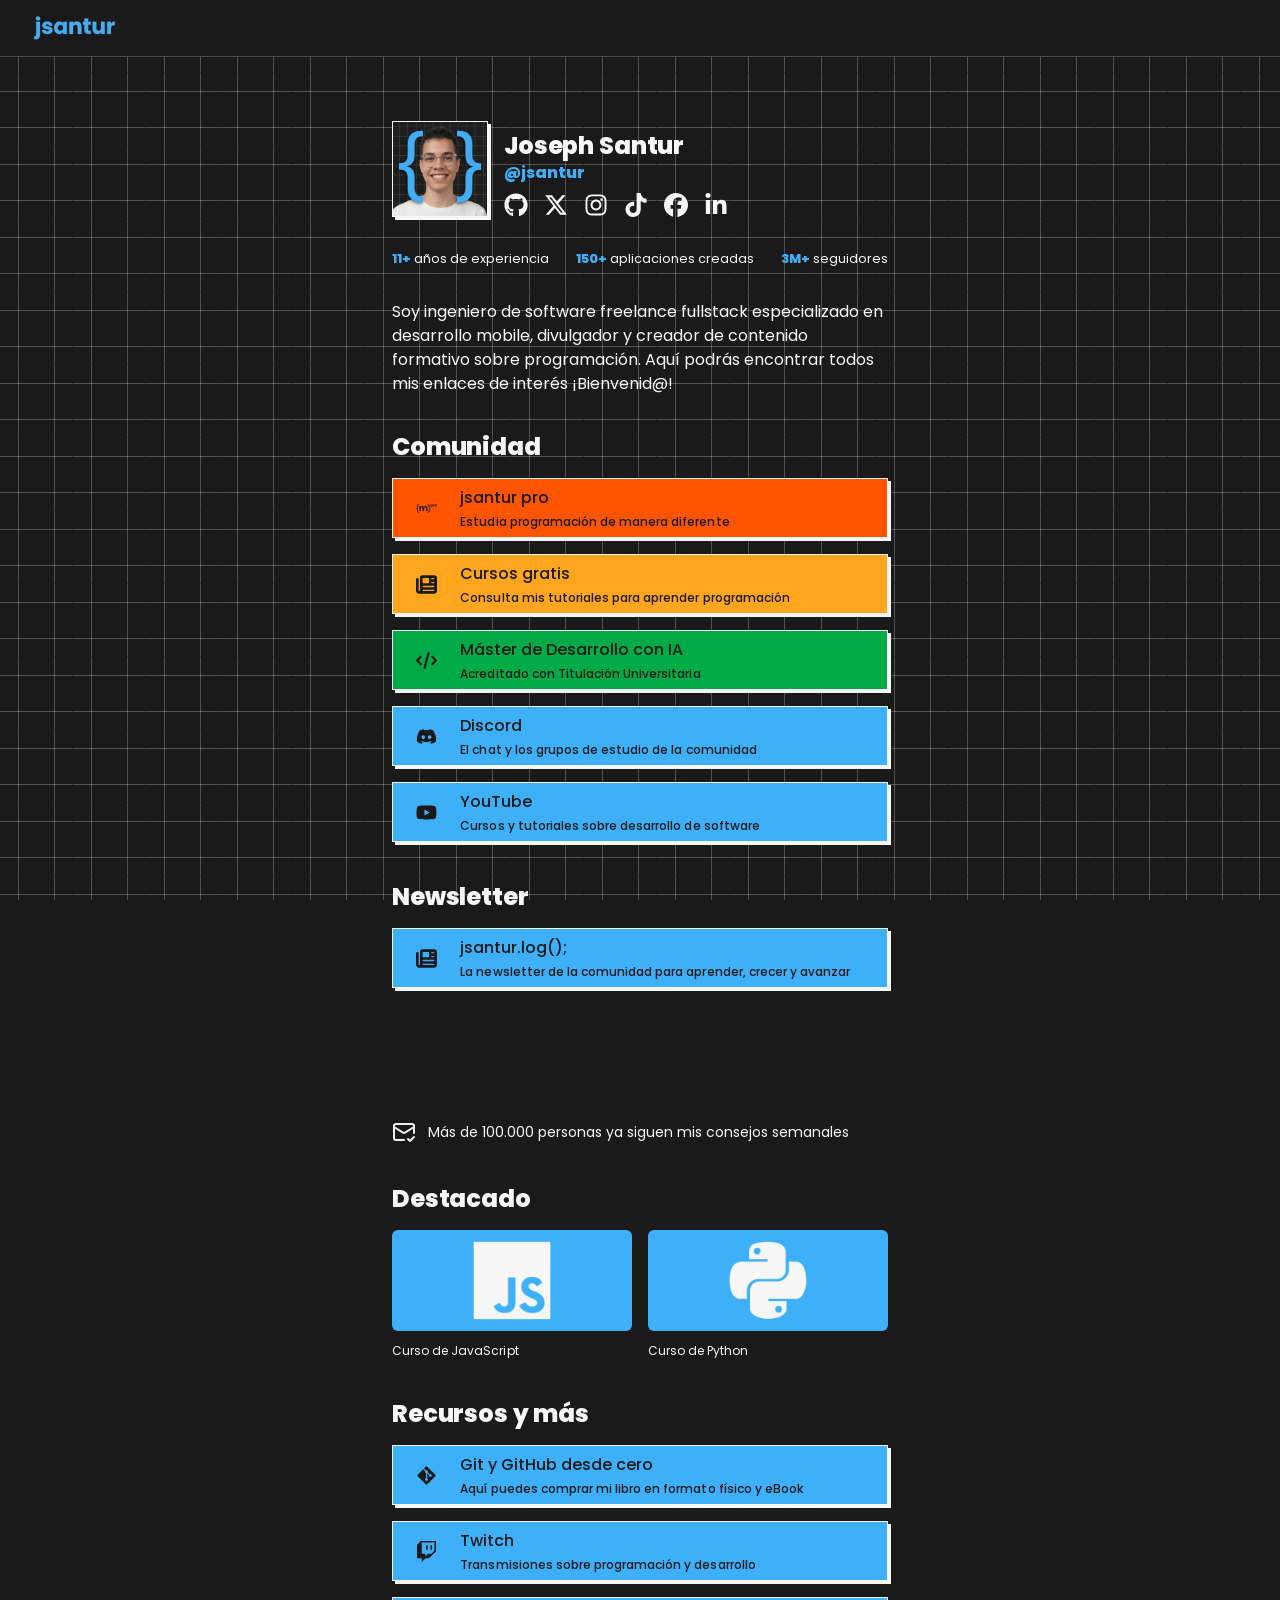
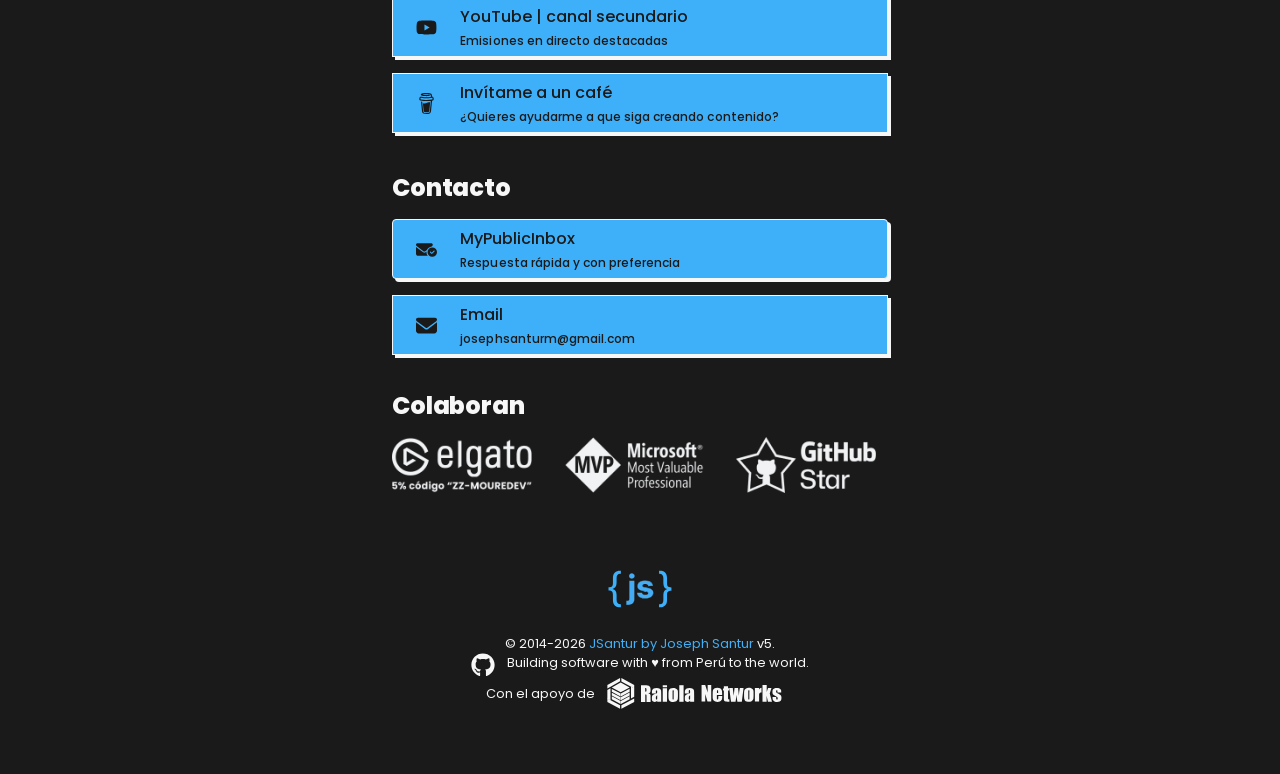
==== index.html @ e1374976 "JS" ====
﻿<!DOCTYPE html>
<html lang="es" class="dark" style="color-scheme: dark;">
<!--
  Page optimized for standalone use – all resources load from local proyecto directory
  Interactive buttons restored with proper navigation.
-->
<head>
  <meta charset="UTF-8">
  <meta name="viewport" content="width=device-width, initial-scale=1.0">
  <title>JSantur | Te enseño programación y desarrollo de software</title>
  <meta name="description" content="Hola, mi nombre es Joseph Santur. Soy ingeniero de software, desarrollador freelance full-stack y divulgador.">
  <meta property="og:image" content="https://moure.dev/preview.jpg">
  <meta property="og:title" content="JSantur | Te enseño programación y desarrollo de software">
  <meta property="og:description" content="Hola, mi nombre es Joseph Santur. Soy ingeniero de software, desarrollador freelance full-stack y divulgador.">
  <meta property="og:type" content="website">
  <meta name="twitter:card" content="summary_large_image">
  <meta name="twitter:site" content="@jsantur">
  
  <!-- All stylesheets loaded from local css directory -->
  <link rel='stylesheet' href='css/estilo1.css'>
  <link rel='stylesheet' href='css/estilo2.css'>
  <link rel='stylesheet' href='css/estilo3.css'>
  <link rel='stylesheet' href='css/estilo4.css'>
  <link rel='stylesheet' href='css/estilo5.css'>
  <link rel='stylesheet' href='css/estilo6.css'>
  <link rel='stylesheet' href='css/estilo7.css'>
  <link rel='stylesheet' href='css/estilo8.css'>
  <link rel='stylesheet' href='css/estilo9.css'>
  <link rel='stylesheet' href='css/estilo10.css'>
  <link rel='stylesheet' href='css/estilo11.css'>
  <link rel='stylesheet' href='css/estilo12.css'>
  <link rel='stylesheet' href='css/estilo13.css'>
  <link rel='stylesheet' href='css/estilo14.css'>
  <link rel='stylesheet' href='css/estilo15.css'>
  <link rel='stylesheet' href='css/estilo16.css'>
  <link rel='stylesheet' href='css/estilo17.css'>
  <link rel='stylesheet' href='css/estilo18.css'>
  <link rel='stylesheet' href='css/estilo19.css'>
  <link rel='stylesheet' href='css/estilo20.css'>
  <link rel='stylesheet' href='css/estilo21.css'>
  <link rel='stylesheet' href='css/estilo22.css'>
  <link rel='stylesheet' href='css/estilo23.css'>
  <link rel='stylesheet' href='css/estilo24.css'>
  <link rel='stylesheet' href='css/estilo25.css'>
  <link rel='stylesheet' href='css/estilo26.css'>
  <link rel='stylesheet' href='css/estilo27.css'>
  <link rel='stylesheet' href='css/estilo28.css'>
  <link rel='stylesheet' href='css/estilo29.css'>
  <link rel='stylesheet' href='css/estilo30.css'>
  <link rel='stylesheet' href='css/estilo31.css'>
  <link rel='stylesheet' href='css/estilo32.css'>
  <link rel='stylesheet' href='css/estilo33.css'>
  <link rel='stylesheet' href='css/estilo34.css'>
  <link rel='stylesheet' href='css/estilo35.css'>
  <link rel='stylesheet' href='css/estilo36.css'>
  <link rel='stylesheet' href='css/estilo37.css'>
  <link rel='stylesheet' href='css/estilo38.css'>
  <link rel='stylesheet' href='css/estilo39.css'>
  <link rel='stylesheet' href='css/estilo40.css'>
  <link rel='stylesheet' href='css/estilo41.css'>
  <link rel='stylesheet' href='css/estilo42.css'>
  <link rel='stylesheet' href='css/estilo43.css'>
  <link rel='stylesheet' href='css/estilo44.css'>
  
  <link rel="icon" type="image/x-icon" href="images/imagen2.ico">
  <link rel="canonical" href="https://moure.dev/">
  
  <style>
    .action-button {
      cursor: pointer;
      transition: opacity 0.2s;
    }
    .action-button:hover {
      opacity: 0.85;
    }
    iframe {
      max-width: 100%;
    }
  </style>
</head>
<body>
  <section aria-label="Notifications alt+T" tabindex="-1" aria-live="polite" aria-relevant="additions text" aria-atomic="false"></section>
  <div data-is-root-theme="true" data-accent-color="blue" data-gray-color="slate" data-has-background="true" data-panel-background="translucent" data-radius="medium" data-scaling="100%" class="radix-themes css-hzase2 dark">
    <div title="Connection Error: " class="css-17rg0dp"></div>
    <div class="rt-Box">
      <div class="rt-Flex rt-r-fd-row rt-r-ai-start rt-r-gap-3 rx-Stack css-f539is">
        <a data-accent-color class="rt-Text rt-reset rt-Link rt-underline-auto css-88rv6h" href="#" data-discover="true">
          <img alt="MoureDev logo" src="images/logo.svg" class="css-y7laxj">
        </a>
      </div>
      <div class="rt-Flex css-gmuwbf">
        <div class="rt-Flex rt-r-fd-column rt-r-ai-start rt-r-gap-3 rx-Stack css-148jbwi">
          <div class="rt-Flex rt-r-fd-column rt-r-ai-start rt-r-gap-6 rx-Stack css-nq6uik">
            <div class="rt-Flex rt-r-fd-row rt-r-ai-end rt-r-gap-4 rx-Stack">
              <div class="rt-Box css-79elbk">
                <span data-accent-color data-radius="none" class="rt-reset rt-AvatarRoot rt-r-size-7 rt-variant-soft css-n0mrgg">
                  <img class="rt-AvatarImage" src="images/avatar.webp" alt="Joseph Santur avatar">
                </span>
              </div>
              <div class="rt-Flex rt-r-fd-column rt-r-ai-start rt-r-gap-0 rx-Stack css-thqn8b">
                <h1 class="rt-Heading rt-r-size-6 css-1fttksz">Joseph Santur</h1>
                <p class="rt-Text css-hbmwfl">@jsantur</p>
                <div class="rt-Flex rt-r-fd-row rt-r-ai-start rt-r-gap-4 rx-Stack css-1w0dj62">
                  <a data-accent-color class="rt-Text rt-reset rt-Link rt-underline-auto css-88rv6h" href="#" target="_blank"><img alt="GitHub" src="images/github.svg" class="css-w9zq5q"></a>
                  <a data-accent-color class="rt-Text rt-reset rt-Link rt-underline-auto css-88rv6h" href="#" target="_blank"><img alt="Twitter/X" src="images/x.svg" class="css-w9zq5q"></a>
                  <a data-accent-color class="rt-Text rt-reset rt-Link rt-underline-auto css-88rv6h" href="#" target="_blank"><img alt="Instagram" src="images/instagram.svg" class="css-w9zq5q"></a>
                  <a data-accent-color class="rt-Text rt-reset rt-Link rt-underline-auto css-88rv6h" href="#" target="_blank"><img alt="TikTok" src="images/tiktok.svg" class="css-w9zq5q"></a>
                  <a data-accent-color class="rt-Text rt-reset rt-Link rt-underline-auto css-88rv6h" href="#" target="_blank"><img alt="Facebook" src="images/facebook.svg" class="css-w9zq5q"></a>
                  <a data-accent-color class="rt-Text rt-reset rt-Link rt-underline-auto css-88rv6h" href="#" target="_blank"><img alt="LinkedIn" src="images/linkedin.svg" class="css-w9zq5q"></a>
                </div>
              </div>
            </div>
            <div class="rt-Flex rt-r-fd-column rt-r-ai-start rt-r-gap-6 rx-Stack css-8atqhb">
              <div class="rt-Flex css-8atqhb">
                <div class="rt-Box css-1k01wrw"><span class="rt-Text css-bh1qgo">11+</span> años de experiencia</div>
                <div class="rt-Flex css-17xejub"></div>
                <div class="rt-Box css-1k01wrw"><span class="rt-Text css-bh1qgo">150+</span> aplicaciones creadas</div>
                <div class="rt-Flex css-17xejub"></div>
                <div class="rt-Box css-1k01wrw"><span class="rt-Text css-bh1qgo">3M+</span> seguidores</div>
              </div>
              <p class="rt-Text css-180kx8j">
                Soy ingeniero de software freelance fullstack especializado en desarrollo mobile, divulgador y creador de contenido formativo sobre programación.
                Aquí podrás encontrar todos mis enlaces de interés ¡Bienvenid@!
              </p>
            </div>
          </div>
          <div class="rt-Flex rt-r-fd-column rt-r-ai-start rt-r-gap-4 rx-Stack css-8atqhb">
            <h1 class="rt-Heading rt-r-size-6 css-b1uok5">Comunidad</h1>
            <div class="rt-Container rt-r-size-3 css-7ry9k1"><div class="rt-ContainerInner"><button data-url="#" data-accent-color data-radius="none" class="rt-reset rt-BaseButton rt-r-size-2 rt-variant-solid rt-Button action-button css-cqf9t2"><div class="rt-Flex rt-r-fd-row rt-r-ai-center rt-r-gap-3 rx-Stack css-8atqhb"><img alt="jsantur pro" src="images/pro.svg" class="css-1mcw9e8"><div class="rt-Flex rt-r-fd-column rt-r-ai-start rt-r-gap-1 rx-Stack css-gr0wjc"><p class="rt-Text rt-r-size-3">jsantur pro</p><p class="rt-Text rt-r-size-1">Estudia programación de manera diferente</p></div></div></button></div></div>
            <div class="rt-Container rt-r-size-3 css-7ry9k1"><div class="rt-ContainerInner"><button data-url="#" data-accent-color data-radius="none" class="rt-reset rt-BaseButton rt-r-size-2 rt-variant-solid rt-Button action-button css-it208"><div class="rt-Flex rt-r-fd-row rt-r-ai-center rt-r-gap-3 rx-Stack css-8atqhb"><img alt="Cursos gratis" src="images/news.svg" class="css-1mcw9e8"><div class="rt-Flex rt-r-fd-column rt-r-ai-start rt-r-gap-1 rx-Stack css-gr0wjc"><p class="rt-Text rt-r-size-3">Cursos gratis</p><p class="rt-Text rt-r-size-1">Consulta mis tutoriales para aprender programación</p></div></div></button></div></div>
            <div class="rt-Container rt-r-size-3 css-7ry9k1"><div class="rt-ContainerInner"><button data-url="#" data-accent-color data-radius="none" class="rt-reset rt-BaseButton rt-r-size-2 rt-variant-solid rt-Button action-button css-179zjzf"><div class="rt-Flex rt-r-fd-row rt-r-ai-center rt-r-gap-3 rx-Stack css-8atqhb"><img alt="Máster de Desarrollo con IA" src="images/code.svg" class="css-1mcw9e8"><div class="rt-Flex rt-r-fd-column rt-r-ai-start rt-r-gap-1 rx-Stack css-gr0wjc"><p class="rt-Text rt-r-size-3">Máster de Desarrollo con IA</p><p class="rt-Text rt-r-size-1">Acreditado con Titulación Universitaria</p></div></div></button></div></div>
            <div class="rt-Container rt-r-size-3 css-7ry9k1"><div class="rt-ContainerInner"><button data-url="#" data-accent-color data-radius="none" class="rt-reset rt-BaseButton rt-r-size-2 rt-variant-solid rt-Button action-button css-112k9a1"><div class="rt-Flex rt-r-fd-row rt-r-ai-center rt-r-gap-3 rx-Stack css-8atqhb"><img alt="Discord" src="images/discord.svg" class="css-1mcw9e8"><div class="rt-Flex rt-r-fd-column rt-r-ai-start rt-r-gap-1 rx-Stack css-gr0wjc"><p class="rt-Text rt-r-size-3">Discord</p><p class="rt-Text rt-r-size-1">El chat y los grupos de estudio de la comunidad</p></div></div></button></div></div>
            <div class="rt-Container rt-r-size-3 css-7ry9k1"><div class="rt-ContainerInner"><button data-url="#" data-accent-color data-radius="none" class="rt-reset rt-BaseButton rt-r-size-2 rt-variant-solid rt-Button action-button css-112k9a1"><div class="rt-Flex rt-r-fd-row rt-r-ai-center rt-r-gap-3 rx-Stack css-8atqhb"><img alt="YouTube" src="images/youtube.svg" class="css-1mcw9e8"><div class="rt-Flex rt-r-fd-column rt-r-ai-start rt-r-gap-1 rx-Stack css-gr0wjc"><p class="rt-Text rt-r-size-3">YouTube</p><p class="rt-Text rt-r-size-1">Cursos y tutoriales sobre desarrollo de software</p></div></div></button></div></div>
            
            <h1 class="rt-Heading rt-r-size-6 css-b1uok5">Newsletter</h1>
            <div class="rt-Flex rt-r-fd-column rt-r-ai-start rt-r-gap-4 rx-Stack css-8atqhb">
              <div class="rt-Container rt-r-size-3 css-7ry9k1"><div class="rt-ContainerInner"><button data-url="#" data-accent-color data-radius="none" class="rt-reset rt-BaseButton rt-r-size-2 rt-variant-solid rt-Button action-button css-112k9a1"><div class="rt-Flex rt-r-fd-row rt-r-ai-center rt-r-gap-3 rx-Stack css-8atqhb"><img alt="jsantur.log();" src="images/news.svg" class="css-1mcw9e8"><div class="rt-Flex rt-r-fd-column rt-r-ai-start rt-r-gap-1 rx-Stack css-gr0wjc"><p class="rt-Text rt-r-size-3">jsantur.log();</p><p class="rt-Text rt-r-size-1">La newsletter de la comunidad para aprender, crecer y avanzar</p></div></div></button></div></div>
              <div class="rx-Html css-p0xady">
                <iframe class="beehiiv-embed" data-test-id="beehiiv-embed" title="Formulario de suscripción newsletter mouredev" width="100%" height="110px" frameborder="0" scrolling="no" allowtransparency="true" style="width:100%;height:110px;margin:0px;background-color:transparent;color-scheme:normal;border-radius:0px;box-shadow:rgba(0,0,0,0) 0px 0px" sandbox="allow-popups allow-top-navigation-by-user-activation allow-forms allow-scripts" srcdoc="<!DOCTYPE html><html><meta charset=utf-8><title>Subscribe Form</title><meta name=viewport content='width=device-width,initial-scale=1'><link rel='stylesheet' href='css/estilo45.css'><link rel='stylesheet' href='css/estilo46.css'><link rel='stylesheet' href='css/estilo47.css'><body style=margin:0><div id=beehiiv-subscribe-form style='align-items:start;background-color:unset;display:flex;flex-direction:column;gap:0px;height:110px;justify-content:center;width:100%;max-width:100%'><form data-controller=human-cookie id=subscribe-form style='align-items:start;display:flex;flex-direction:column;gap:16px;justify-content:center;width:100%' action='https://moure.dev/api/submit' accept-charset=UTF-8 data-remote=true method=post><div style='background-color:unset;border-color:#3EB0F9;border-radius:8px;border-style:solid;border-width:2px;display:flex;flex-direction:row;width:100%'><div style='flex-grow:1'><input placeholder='Introduce tu email' style='background-color:#FFFFFFFF;border-color:#1A1A1A;border-radius:0px;border-style:solid;border-width:0px;color:#1A1A1A;font-family:Poppins;font-size:16px;padding:12px 16px;width:100%' required type=email name='form[email]' id=form_email></div><button name=button type=submit id=submit-button style='align-items:center;background-color:#3EB0F9;border-color:#3EB0F9;border-style:solid;border-width:0px;color:#FFFFFF;font-family:Poppins;font-size:16px;padding:12px 16px;white-space:nowrap'>Suscribirme</button></div><div><label style='align-items:center;display:flex;gap:8px;color:#F7F7F7'><input type=checkbox value=1 name='form[consent]' required> <span>Acepto la <a target=_blank style='color:#F7F7F7;font-weight:600' href='https://mouredev.pro/politica-de-privacidad'>Política de Privacidad</a>.</span></label></div></form></div></body></html>"></iframe>
              </div>
              <div class="rt-Flex rt-r-fd-row rt-r-ai-center rt-r-gap-3 rx-Stack">
                <svg xmlns="http://www.w3.org/2000/svg" width="24" height="24" viewBox="0 0 24 24" fill="none" stroke="currentColor" stroke-width="2" stroke-linecap="round" stroke-linejoin="round" class="lucide lucide-mail-check" aria-hidden="true"><path d="M22 13V6a2 2 0 0 0-2-2H4a2 2 0 0 0-2 2v12c0 1.1.9 2 2 2h8"></path><path d="m22 7-8.97 5.7a1.94 1.94 0 0 1-2.06 0L2 7"></path><path d="m16 19 2 2 4-4"></path></svg>
                <p class="rt-Text rt-r-size-2 css-1hoyppb">Más de 100.000 personas ya siguen mis consejos semanales</p>
              </div>
            </div>
            
            <div class="rt-Flex rt-r-fd-column rt-r-ai-start rt-r-gap-4 rx-Stack">
              <h1 class="rt-Heading rt-r-size-6 css-b1uok5">Destacado</h1>
              <div class="rt-Flex rt-r-gap-4 css-n036wa">
                <a data-accent-color class="rt-Text rt-reset rt-Link rt-underline-auto css-88rv6h" href="#" target="_blank"><div class="rt-Flex rt-r-fd-column rt-r-ai-start rt-r-gap-3 rx-Stack animate__animated animate__fadeIn css-thqn8b"><img alt="Curso de JavaScript" class="css-1gn2fm5" src="images/js_highlighted.png"><p class="rt-Text rt-r-size-1">Curso de JavaScript</p></div></a>
                <a data-accent-color class="rt-Text rt-reset rt-Link rt-underline-auto css-88rv6h" href="#" target="_blank"><div class="rt-Flex rt-r-fd-column rt-r-ai-start rt-r-gap-3 rx-Stack animate__animated animate__fadeIn css-thqn8b"><img alt="Curso de Python" class="css-1gn2fm5" src="images/python_highlighted.png"><p class="rt-Text rt-r-size-1">Curso de Python</p></div></a>
              </div>
            </div>
            
            <h1 class="rt-Heading rt-r-size-6 css-b1uok5">Recursos y más</h1>
            <div class="rt-Container rt-r-size-3 css-7ry9k1"><div class="rt-ContainerInner"><button data-url="#" data-accent-color data-radius="none" class="rt-reset rt-BaseButton rt-r-size-2 rt-variant-solid rt-Button action-button css-112k9a1"><div class="rt-Flex rt-r-fd-row rt-r-ai-center rt-r-gap-3 rx-Stack css-8atqhb"><img alt="Git y GitHub desde cero" src="images/git.svg" class="css-1mcw9e8"><div class="rt-Flex rt-r-fd-column rt-r-ai-start rt-r-gap-1 rx-Stack css-gr0wjc"><p class="rt-Text rt-r-size-3">Git y GitHub desde cero</p><p class="rt-Text rt-r-size-1">Aquí puedes comprar mi libro en formato físico y eBook</p></div></div></button></div></div>
            <div class="rt-Container rt-r-size-3 css-7ry9k1"><div class="rt-ContainerInner"><button data-url="#" data-accent-color data-radius="none" class="rt-reset rt-BaseButton rt-r-size-2 rt-variant-solid rt-Button action-button css-112k9a1"><div class="rt-Flex rt-r-fd-row rt-r-ai-center rt-r-gap-3 rx-Stack css-8atqhb"><img alt="Twitch" src="images/twitch.svg" class="css-1mcw9e8"><div class="rt-Flex rt-r-fd-column rt-r-ai-start rt-r-gap-1 rx-Stack css-gr0wjc"><p class="rt-Text rt-r-size-3">Twitch</p><p class="rt-Text rt-r-size-1">Transmisiones sobre programación y desarrollo</p></div></div></button></div></div>
            <div class="rt-Container rt-r-size-3 css-7ry9k1"><div class="rt-ContainerInner"><button data-url="#" data-accent-color data-radius="none" class="rt-reset rt-BaseButton rt-r-size-2 rt-variant-solid rt-Button action-button css-112k9a1"><div class="rt-Flex rt-r-fd-row rt-r-ai-center rt-r-gap-3 rx-Stack css-8atqhb"><img alt="YouTube | canal secundario" src="images/youtube.svg" class="css-1mcw9e8"><div class="rt-Flex rt-r-fd-column rt-r-ai-start rt-r-gap-1 rx-Stack css-gr0wjc"><p class="rt-Text rt-r-size-3">YouTube | canal secundario</p><p class="rt-Text rt-r-size-1">Emisiones en directo destacadas</p></div></div></button></div></div>
            <div class="rt-Container rt-r-size-3 css-7ry9k1"><div class="rt-ContainerInner"><button data-url="#" data-accent-color data-radius="none" class="rt-reset rt-BaseButton rt-r-size-2 rt-variant-solid rt-Button action-button css-112k9a1"><div class="rt-Flex rt-r-fd-row rt-r-ai-center rt-r-gap-3 rx-Stack css-8atqhb"><img alt="Invítame a un café" src="images/coffee.svg" class="css-1mcw9e8"><div class="rt-Flex rt-r-fd-column rt-r-ai-start rt-r-gap-1 rx-Stack css-gr0wjc"><p class="rt-Text rt-r-size-3">Invítame a un café</p><p class="rt-Text rt-r-size-1">¿Quieres ayudarme a que siga creando contenido?</p></div></div></button></div></div>
            
            <h1 class="rt-Heading rt-r-size-6 css-b1uok5">Contacto</h1>
            <div class="rt-Container rt-r-size-3 css-7ry9k1"><div class="rt-ContainerInner"><button data-url="# data-accent-color data-radius="none" class="rt-reset rt-BaseButton rt-r-size-2 rt-variant-solid rt-Button action-button css-112k9a1"><div class="rt-Flex rt-r-fd-row rt-r-ai-center rt-r-gap-3 rx-Stack css-8atqhb"><img alt="MyPublicInbox" src="images/checkemail.svg" class="css-1mcw9e8"><div class="rt-Flex rt-r-fd-column rt-r-ai-start rt-r-gap-1 rx-Stack css-gr0wjc"><p class="rt-Text rt-r-size-3">MyPublicInbox</p><p class="rt-Text rt-r-size-1">Respuesta rápida y con preferencia</p></div></div></button></div></div>
            <div class="rt-Container rt-r-size-3 css-7ry9k1"><div class="rt-ContainerInner"><button data-url="mailto:josephsanturm@gmail.com" data-accent-color data-radius="none" class="rt-reset rt-BaseButton rt-r-size-2 rt-variant-solid rt-Button action-button css-112k9a1"><div class="rt-Flex rt-r-fd-row rt-r-ai-center rt-r-gap-3 rx-Stack css-8atqhb"><img alt="Email" src="images/email.svg" class="css-1mcw9e8"><div class="rt-Flex rt-r-fd-column rt-r-ai-start rt-r-gap-1 rx-Stack css-gr0wjc"><p class="rt-Text rt-r-size-3">Email</p><p class="rt-Text rt-r-size-1">josephsanturm@gmail.com</p></div></div></button></div></div>
          </div>
          <div class="rt-Flex rt-r-fd-column rt-r-ai-start rt-r-gap-4 rx-Stack css-nq6uik">
            <h1 class="rt-Heading rt-r-size-6 css-b1uok5">Colaboran</h1>
            <div class="rt-Flex rt-r-gap-6 css-n036wa">
              <a data-accent-color class="rt-Text rt-reset rt-Link rt-underline-auto css-88rv6h" href="#" target="_blank"><img alt="Logotipo de Elgato" src="images/elgato.png" class="css-1lszjwj"></a>
              <a data-accent-color class="rt-Text rt-reset rt-Link rt-underline-auto css-88rv6h" href="#" target="_blank"><img alt="Logotipo de Microsoft MVP" src="images/mvp.png" class="css-1lszjwj"></a>
              <a data-accent-color class="rt-Text rt-reset rt-Link rt-underline-auto css-88rv6h" href="#" target="_blank"><img alt="Logotipo de GitHub Star" src="images/githubstar.png" class="css-1lszjwj"></a>
            </div>
          </div>
        </div>
      </div>
      <div class="rt-Flex rt-r-fd-column rt-r-ai-center rt-r-gap-0 rx-Stack css-vdpu7g">
        <img alt='Logotipo de MoureDev. Una "eme" entre llaves.' src="images/logo_symbol.svg" class="css-1cohujj">
        <a data-accent-color class="rt-Text rt-reset rt-Link rt-underline-auto css-12jyk17" href="#" target="_blank"><div class="rt-Box css-1c2bf3b">© 2014-2026 <span class="rt-Text css-pbcpv0">JSantur by Joseph Santur</span> v5.</div></a>
        <a data-accent-color class="rt-Text rt-reset rt-Link rt-underline-auto css-88rv6h" href="#" target="_blank"><div class="rt-Flex rt-r-fd-row rt-r-ai-start rt-r-gap-3 rx-Stack"><img alt="Logo GitHub" src="images/github.svg" class="css-i2zvvy"><p class="rt-Text css-10s5fia">Building software with ♥ from Perú to the world.</p></div></a>
        <p class="rt-Text css-16n0jcp">Con el apoyo de<img alt="Logo Raiola Networks" src="images/raiola_networks.svg" class="css-fhgdf5"></p>
      </div>
    </div>
  </div>
  <script>
    (function() {
      // Attach click handlers to all buttons with data-url attribute
      const buttons = document.querySelectorAll('button[data-url]');
      buttons.forEach(btn => {
        btn.addEventListener('click', (e) => {
          const url = btn.getAttribute('data-url');
          if (url) {
            if (url.startsWith('mailto:')) {
              window.location.href = url;
            } else {
              window.open(url, '_blank');
            }
          }
        });
        // add visual indicator
        btn.classList.add('action-button');
      });
    })();
  </script>
</body>
</html>
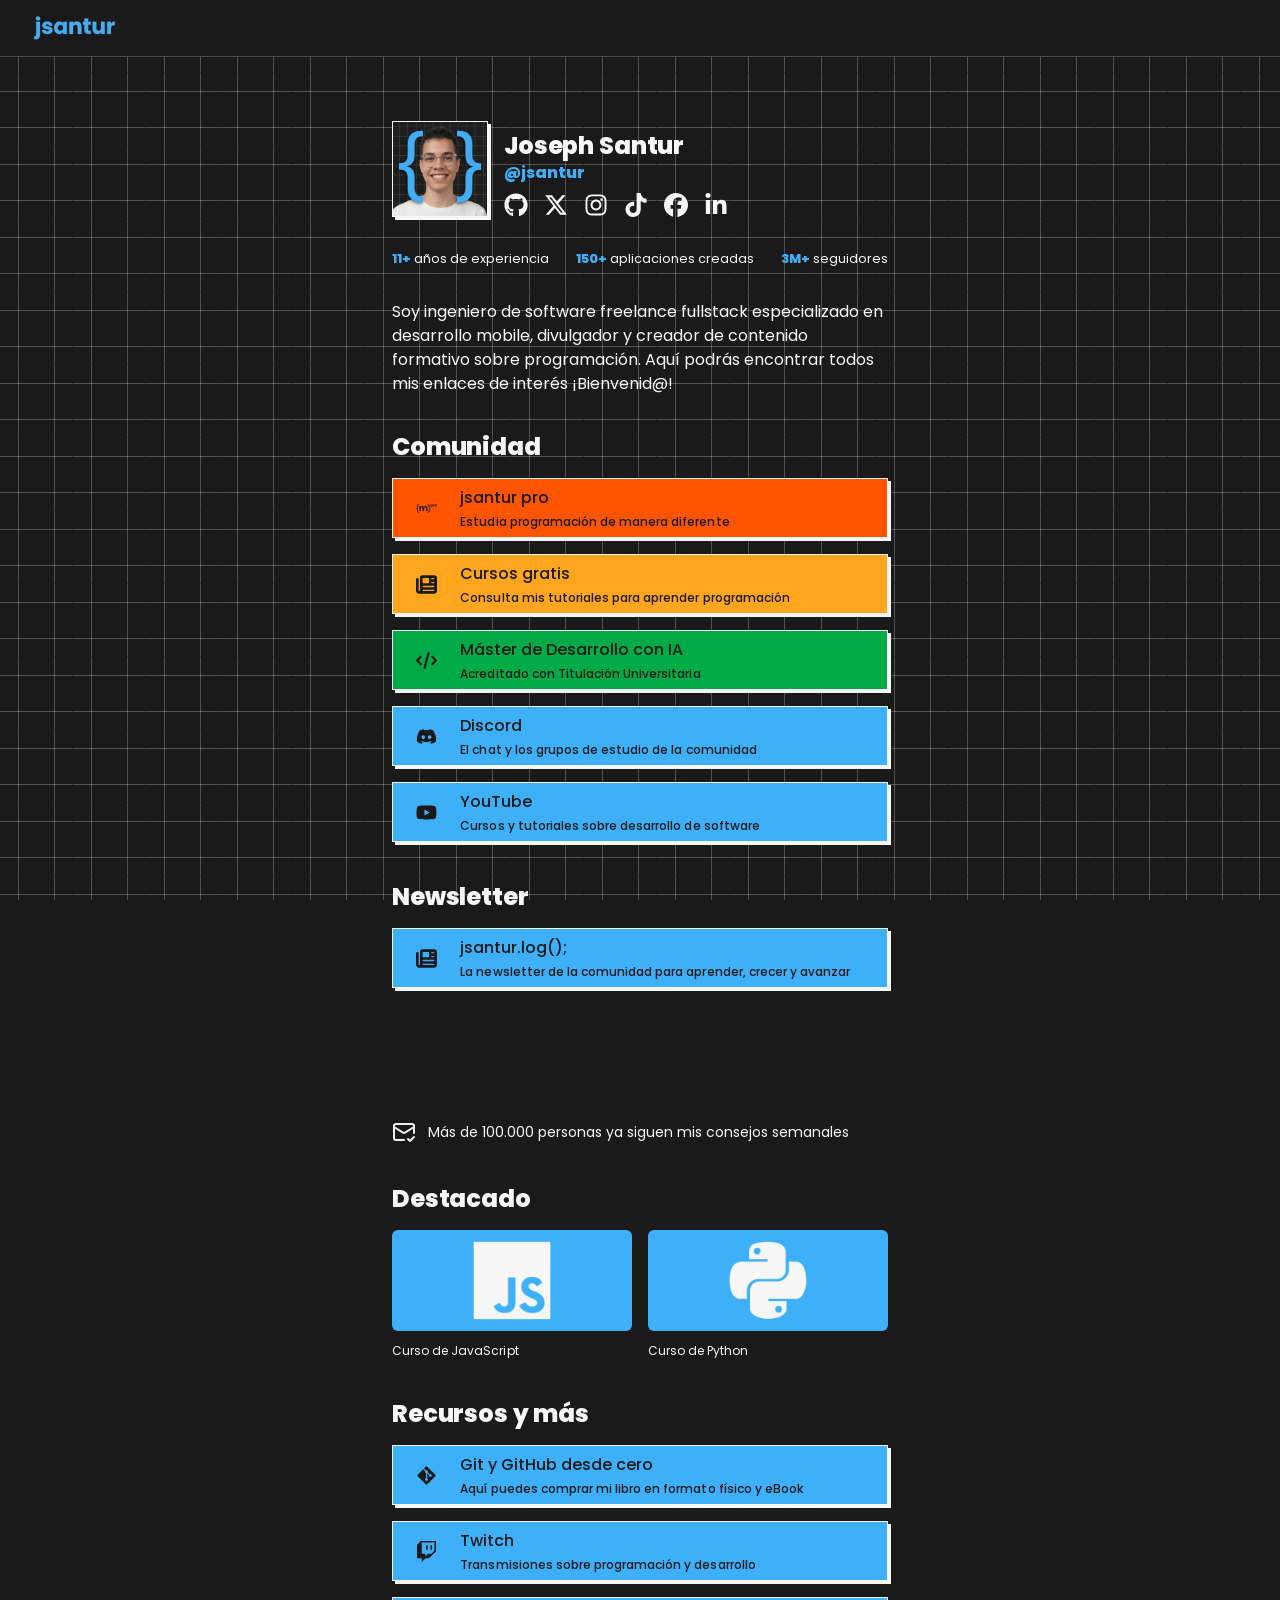
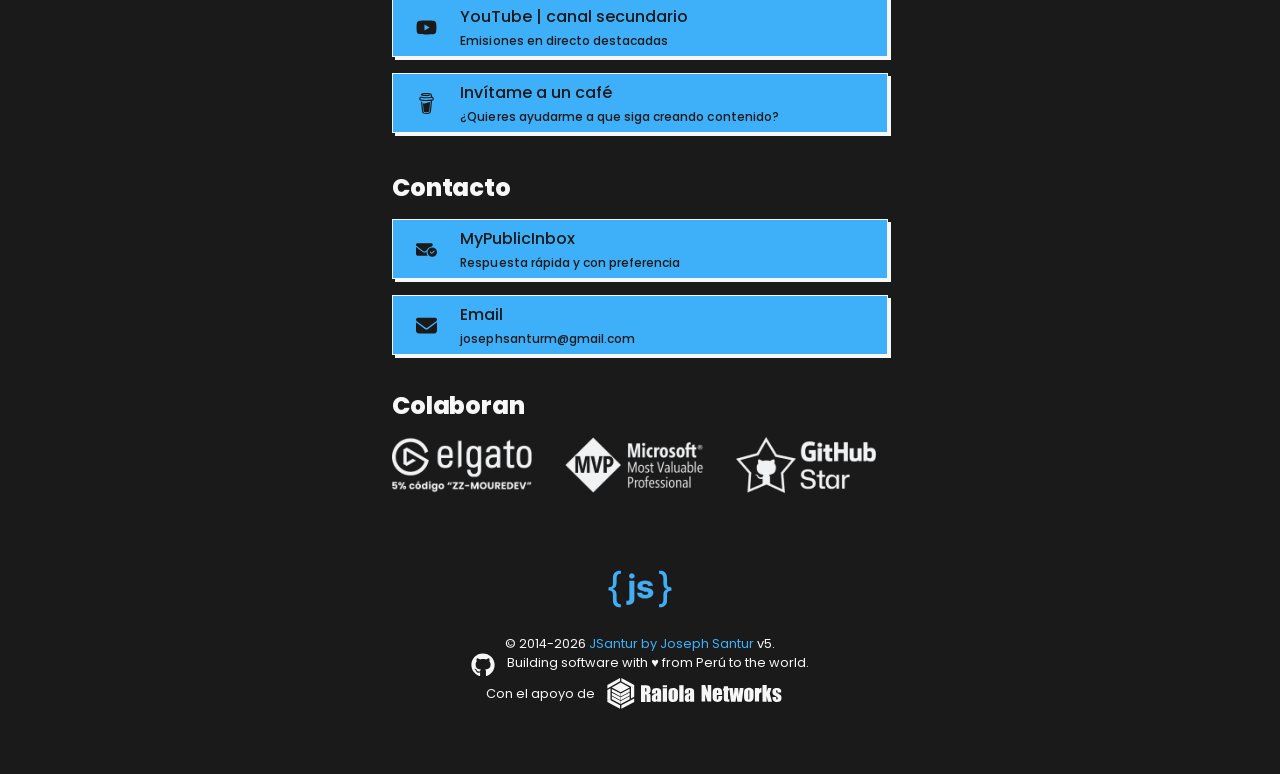
==== commit 04706b3c: "mi" ====
--- a/index.html
+++ b/index.html
@@ -9,12 +9,18 @@
   <meta name="viewport" content="width=device-width, initial-scale=1.0">
   <title>JSantur | Te enseño programación y desarrollo de software</title>
   <meta name="description" content="Hola, mi nombre es Joseph Santur. Soy ingeniero de software, desarrollador freelance full-stack y divulgador.">
-  <meta property="og:image" content="https://moure.dev/preview.jpg">
+  <meta property="og:image" content="https://web-jsantur.vercel.app/images/preview-v2.jpg?ts=20260126">
+  <meta property="og:image:secure_url" content="https://web-jsantur.vercel.app/images/preview-v2.jpg?ts=20260126">
+  <meta property="og:image:type" content="image/jpeg">
+  <meta property="og:image:width" content="1200">
+  <meta property="og:image:height" content="630">
+  <meta property="og:url" content="https://web-jsantur.vercel.app/">
   <meta property="og:title" content="JSantur | Te enseño programación y desarrollo de software">
   <meta property="og:description" content="Hola, mi nombre es Joseph Santur. Soy ingeniero de software, desarrollador freelance full-stack y divulgador.">
   <meta property="og:type" content="website">
   <meta name="twitter:card" content="summary_large_image">
   <meta name="twitter:site" content="@jsantur">
+  <meta name="twitter:image" content="https://web-jsantur.vercel.app/images/preview-v2.jpg?ts=20260126">
   
   <!-- All stylesheets loaded from local css directory -->
   <link rel='stylesheet' href='css/estilo1.css'>
@@ -63,7 +69,7 @@
   <link rel='stylesheet' href='css/estilo44.css'>
   
   <link rel="icon" type="image/x-icon" href="images/imagen2.ico">
-  <link rel="canonical" href="https://moure.dev/">
+  <link rel="canonical" href="#">
   
   <style>
     .action-button {
@@ -159,7 +165,7 @@
             <div class="rt-Container rt-r-size-3 css-7ry9k1"><div class="rt-ContainerInner"><button data-url="#" data-accent-color data-radius="none" class="rt-reset rt-BaseButton rt-r-size-2 rt-variant-solid rt-Button action-button css-112k9a1"><div class="rt-Flex rt-r-fd-row rt-r-ai-center rt-r-gap-3 rx-Stack css-8atqhb"><img alt="Invítame a un café" src="images/coffee.svg" class="css-1mcw9e8"><div class="rt-Flex rt-r-fd-column rt-r-ai-start rt-r-gap-1 rx-Stack css-gr0wjc"><p class="rt-Text rt-r-size-3">Invítame a un café</p><p class="rt-Text rt-r-size-1">¿Quieres ayudarme a que siga creando contenido?</p></div></div></button></div></div>
             
             <h1 class="rt-Heading rt-r-size-6 css-b1uok5">Contacto</h1>
-            <div class="rt-Container rt-r-size-3 css-7ry9k1"><div class="rt-ContainerInner"><button data-url="# data-accent-color data-radius="none" class="rt-reset rt-BaseButton rt-r-size-2 rt-variant-solid rt-Button action-button css-112k9a1"><div class="rt-Flex rt-r-fd-row rt-r-ai-center rt-r-gap-3 rx-Stack css-8atqhb"><img alt="MyPublicInbox" src="images/checkemail.svg" class="css-1mcw9e8"><div class="rt-Flex rt-r-fd-column rt-r-ai-start rt-r-gap-1 rx-Stack css-gr0wjc"><p class="rt-Text rt-r-size-3">MyPublicInbox</p><p class="rt-Text rt-r-size-1">Respuesta rápida y con preferencia</p></div></div></button></div></div>
+            <div class="rt-Container rt-r-size-3 css-7ry9k1"><div class="rt-ContainerInner"><button data-url="#" data-accent-color data-radius="none" class="rt-reset rt-BaseButton rt-r-size-2 rt-variant-solid rt-Button action-button css-112k9a1"><div class="rt-Flex rt-r-fd-row rt-r-ai-center rt-r-gap-3 rx-Stack css-8atqhb"><img alt="MyPublicInbox" src="images/checkemail.svg" class="css-1mcw9e8"><div class="rt-Flex rt-r-fd-column rt-r-ai-start rt-r-gap-1 rx-Stack css-gr0wjc"><p class="rt-Text rt-r-size-3">MyPublicInbox</p><p class="rt-Text rt-r-size-1">Respuesta rápida y con preferencia</p></div></div></button></div></div>
             <div class="rt-Container rt-r-size-3 css-7ry9k1"><div class="rt-ContainerInner"><button data-url="mailto:josephsanturm@gmail.com" data-accent-color data-radius="none" class="rt-reset rt-BaseButton rt-r-size-2 rt-variant-solid rt-Button action-button css-112k9a1"><div class="rt-Flex rt-r-fd-row rt-r-ai-center rt-r-gap-3 rx-Stack css-8atqhb"><img alt="Email" src="images/email.svg" class="css-1mcw9e8"><div class="rt-Flex rt-r-fd-column rt-r-ai-start rt-r-gap-1 rx-Stack css-gr0wjc"><p class="rt-Text rt-r-size-3">Email</p><p class="rt-Text rt-r-size-1">josephsanturm@gmail.com</p></div></div></button></div></div>
           </div>
           <div class="rt-Flex rt-r-fd-column rt-r-ai-start rt-r-gap-4 rx-Stack css-nq6uik">
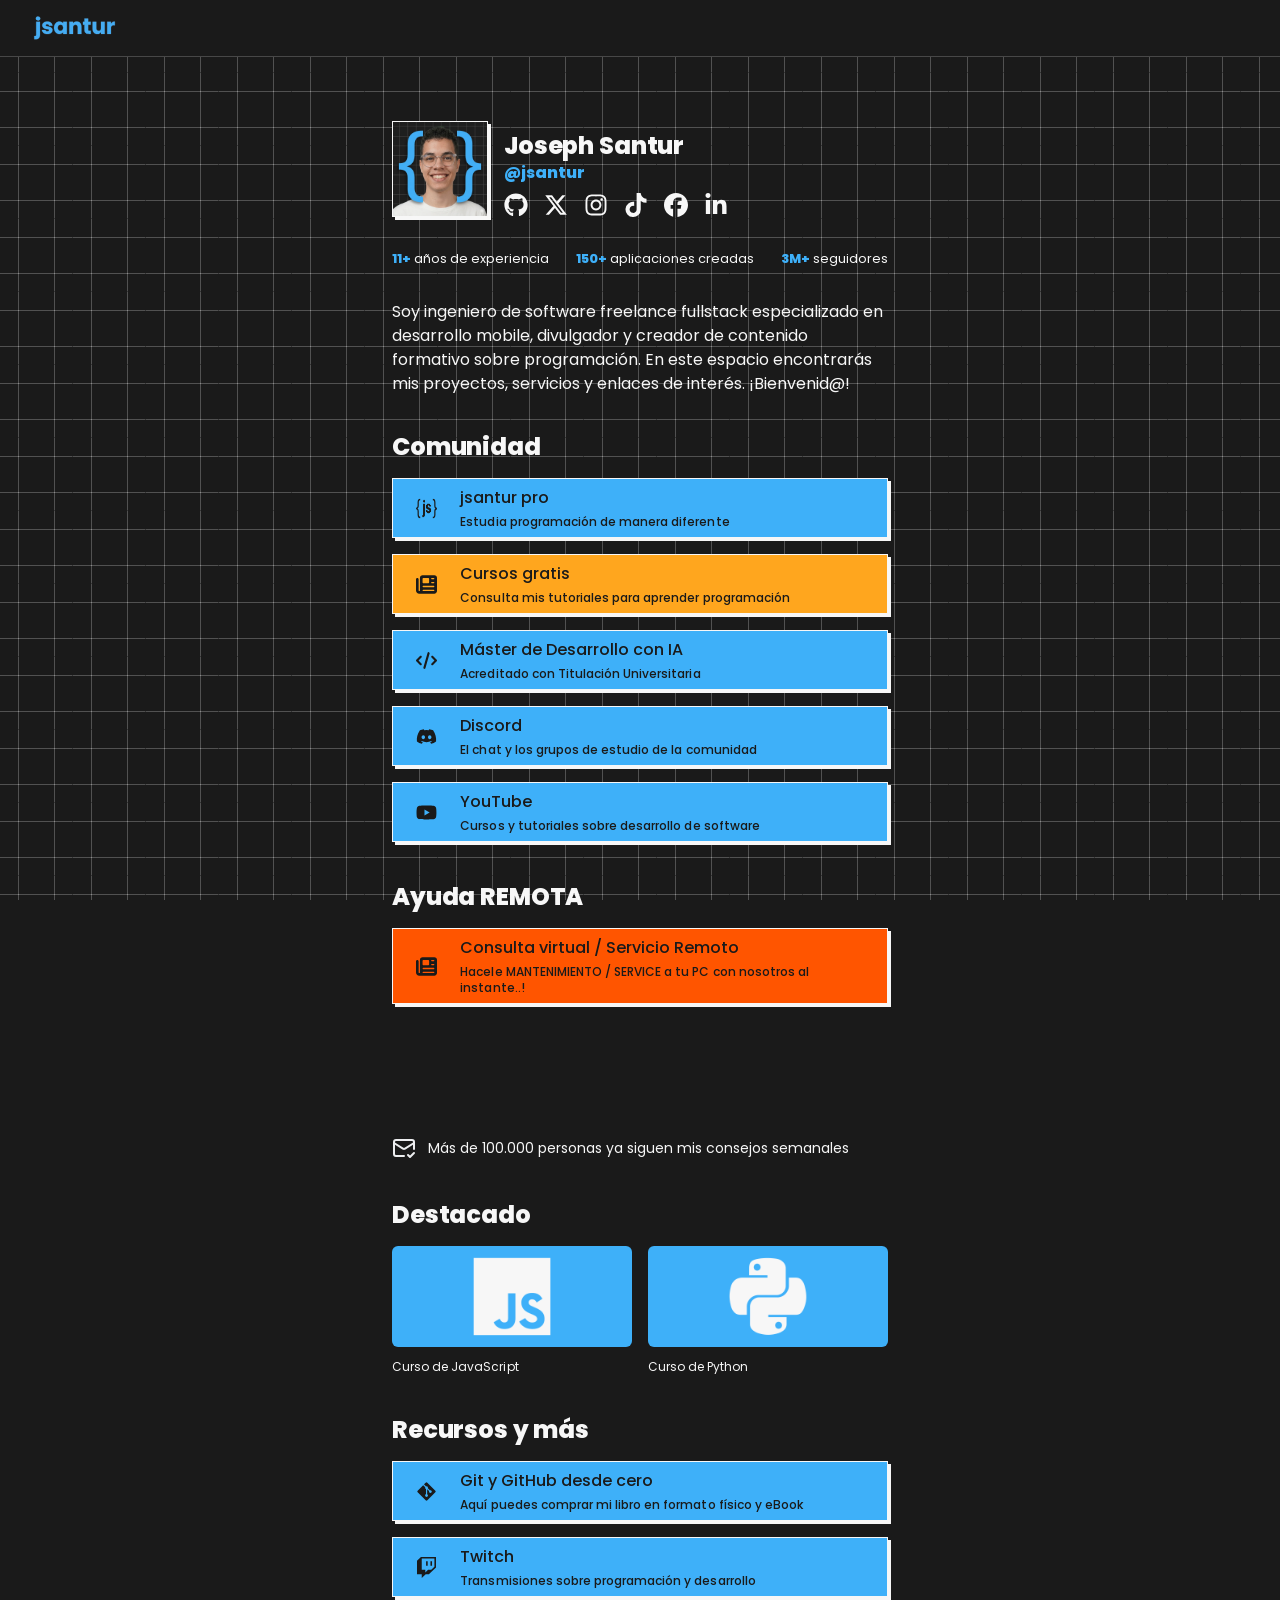
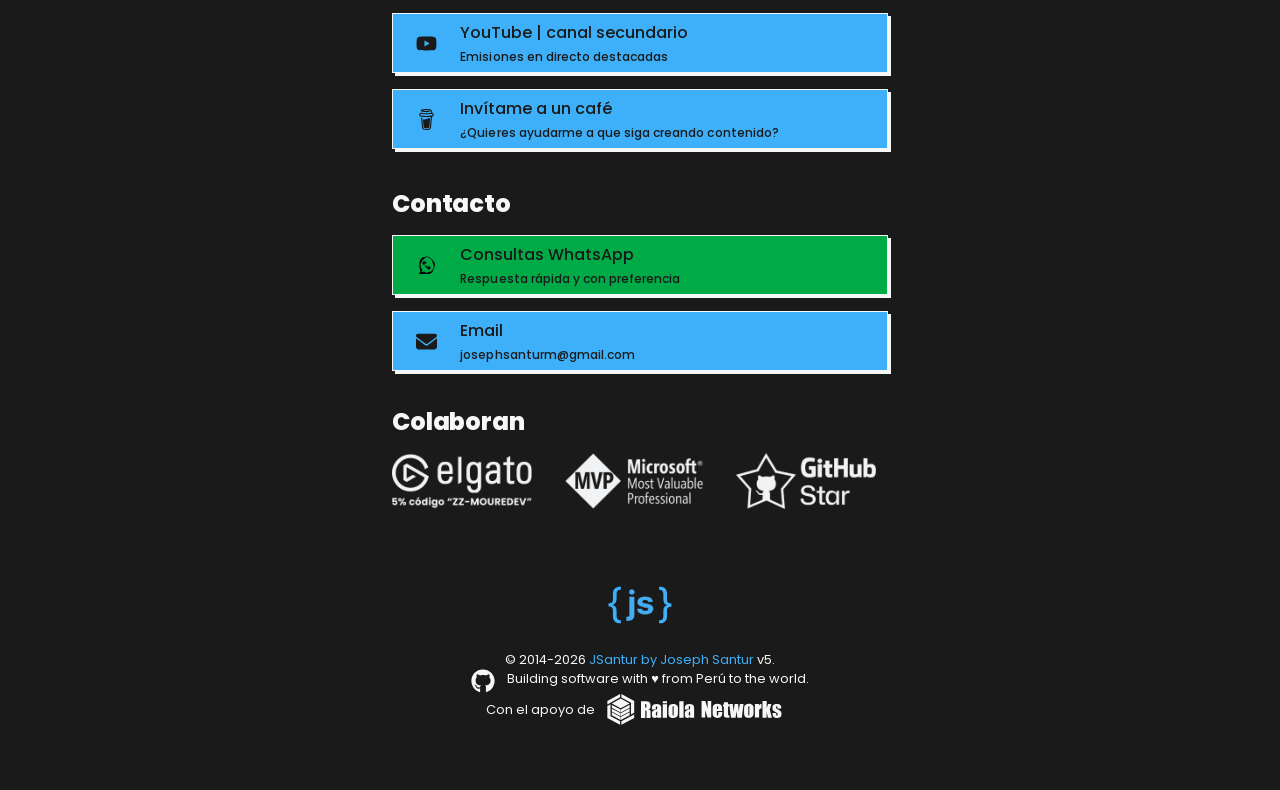
==== commit a4702b4a: "ha" ====
--- a/index.html
+++ b/index.html
@@ -9,18 +9,13 @@
   <meta name="viewport" content="width=device-width, initial-scale=1.0">
   <title>JSantur | Te enseño programación y desarrollo de software</title>
   <meta name="description" content="Hola, mi nombre es Joseph Santur. Soy ingeniero de software, desarrollador freelance full-stack y divulgador.">
-  <meta property="og:image" content="https://web-jsantur.vercel.app/images/preview-v2.jpg?ts=20260126">
-  <meta property="og:image:secure_url" content="https://web-jsantur.vercel.app/images/preview-v2.jpg?ts=20260126">
-  <meta property="og:image:type" content="image/jpeg">
-  <meta property="og:image:width" content="1200">
-  <meta property="og:image:height" content="630">
+  <meta property="og:image" content="https://web-jsantur.vercel.app/images/preview-v2.jpg">
   <meta property="og:url" content="https://web-jsantur.vercel.app/">
   <meta property="og:title" content="JSantur | Te enseño programación y desarrollo de software">
   <meta property="og:description" content="Hola, mi nombre es Joseph Santur. Soy ingeniero de software, desarrollador freelance full-stack y divulgador.">
   <meta property="og:type" content="website">
   <meta name="twitter:card" content="summary_large_image">
   <meta name="twitter:site" content="@jsantur">
-  <meta name="twitter:image" content="https://web-jsantur.vercel.app/images/preview-v2.jpg?ts=20260126">
   
   <!-- All stylesheets loaded from local css directory -->
   <link rel='stylesheet' href='css/estilo1.css'>
@@ -91,7 +86,7 @@
     <div class="rt-Box">
       <div class="rt-Flex rt-r-fd-row rt-r-ai-start rt-r-gap-3 rx-Stack css-f539is">
         <a data-accent-color class="rt-Text rt-reset rt-Link rt-underline-auto css-88rv6h" href="#" data-discover="true">
-          <img alt="MoureDev logo" src="images/logo.svg" class="css-y7laxj">
+          <img alt="jsantur logo" src="images/logo.svg" class="css-y7laxj">
         </a>
       </div>
       <div class="rt-Flex css-gmuwbf">
@@ -126,23 +121,23 @@
               </div>
               <p class="rt-Text css-180kx8j">
                 Soy ingeniero de software freelance fullstack especializado en desarrollo mobile, divulgador y creador de contenido formativo sobre programación.
-                Aquí podrás encontrar todos mis enlaces de interés ¡Bienvenid@!
+                En este espacio encontrarás mis proyectos, servicios y enlaces de interés. ¡Bienvenid@!
               </p>
             </div>
           </div>
           <div class="rt-Flex rt-r-fd-column rt-r-ai-start rt-r-gap-4 rx-Stack css-8atqhb">
             <h1 class="rt-Heading rt-r-size-6 css-b1uok5">Comunidad</h1>
-            <div class="rt-Container rt-r-size-3 css-7ry9k1"><div class="rt-ContainerInner"><button data-url="#" data-accent-color data-radius="none" class="rt-reset rt-BaseButton rt-r-size-2 rt-variant-solid rt-Button action-button css-cqf9t2"><div class="rt-Flex rt-r-fd-row rt-r-ai-center rt-r-gap-3 rx-Stack css-8atqhb"><img alt="jsantur pro" src="images/pro.svg" class="css-1mcw9e8"><div class="rt-Flex rt-r-fd-column rt-r-ai-start rt-r-gap-1 rx-Stack css-gr0wjc"><p class="rt-Text rt-r-size-3">jsantur pro</p><p class="rt-Text rt-r-size-1">Estudia programación de manera diferente</p></div></div></button></div></div>
+            <div class="rt-Container rt-r-size-3 css-7ry9k1"><div class="rt-ContainerInner"><button data-url="#" data-accent-color data-radius="none" class="rt-reset rt-BaseButton rt-r-size-2 rt-variant-solid rt-Button action-button css-112k9a1"><div class="rt-Flex rt-r-fd-row rt-r-ai-center rt-r-gap-3 rx-Stack css-8atqhb"><img alt="jsantur pro" src="images/pro.svg" class="css-1mcw9e8"><div class="rt-Flex rt-r-fd-column rt-r-ai-start rt-r-gap-1 rx-Stack css-gr0wjc"><p class="rt-Text rt-r-size-3">jsantur pro</p><p class="rt-Text rt-r-size-1">Estudia programación de manera diferente</p></div></div></button></div></div>
             <div class="rt-Container rt-r-size-3 css-7ry9k1"><div class="rt-ContainerInner"><button data-url="#" data-accent-color data-radius="none" class="rt-reset rt-BaseButton rt-r-size-2 rt-variant-solid rt-Button action-button css-it208"><div class="rt-Flex rt-r-fd-row rt-r-ai-center rt-r-gap-3 rx-Stack css-8atqhb"><img alt="Cursos gratis" src="images/news.svg" class="css-1mcw9e8"><div class="rt-Flex rt-r-fd-column rt-r-ai-start rt-r-gap-1 rx-Stack css-gr0wjc"><p class="rt-Text rt-r-size-3">Cursos gratis</p><p class="rt-Text rt-r-size-1">Consulta mis tutoriales para aprender programación</p></div></div></button></div></div>
-            <div class="rt-Container rt-r-size-3 css-7ry9k1"><div class="rt-ContainerInner"><button data-url="#" data-accent-color data-radius="none" class="rt-reset rt-BaseButton rt-r-size-2 rt-variant-solid rt-Button action-button css-179zjzf"><div class="rt-Flex rt-r-fd-row rt-r-ai-center rt-r-gap-3 rx-Stack css-8atqhb"><img alt="Máster de Desarrollo con IA" src="images/code.svg" class="css-1mcw9e8"><div class="rt-Flex rt-r-fd-column rt-r-ai-start rt-r-gap-1 rx-Stack css-gr0wjc"><p class="rt-Text rt-r-size-3">Máster de Desarrollo con IA</p><p class="rt-Text rt-r-size-1">Acreditado con Titulación Universitaria</p></div></div></button></div></div>
+            <div class="rt-Container rt-r-size-3 css-7ry9k1"><div class="rt-ContainerInner"><button data-url="#" data-accent-color data-radius="none" class="rt-reset rt-BaseButton rt-r-size-2 rt-variant-solid rt-Button action-button css-112k9a1"><div class="rt-Flex rt-r-fd-row rt-r-ai-center rt-r-gap-3 rx-Stack css-8atqhb"><img alt="Máster de Desarrollo con IA" src="images/code.svg" class="css-1mcw9e8"><div class="rt-Flex rt-r-fd-column rt-r-ai-start rt-r-gap-1 rx-Stack css-gr0wjc"><p class="rt-Text rt-r-size-3">Máster de Desarrollo con IA</p><p class="rt-Text rt-r-size-1">Acreditado con Titulación Universitaria</p></div></div></button></div></div>
             <div class="rt-Container rt-r-size-3 css-7ry9k1"><div class="rt-ContainerInner"><button data-url="#" data-accent-color data-radius="none" class="rt-reset rt-BaseButton rt-r-size-2 rt-variant-solid rt-Button action-button css-112k9a1"><div class="rt-Flex rt-r-fd-row rt-r-ai-center rt-r-gap-3 rx-Stack css-8atqhb"><img alt="Discord" src="images/discord.svg" class="css-1mcw9e8"><div class="rt-Flex rt-r-fd-column rt-r-ai-start rt-r-gap-1 rx-Stack css-gr0wjc"><p class="rt-Text rt-r-size-3">Discord</p><p class="rt-Text rt-r-size-1">El chat y los grupos de estudio de la comunidad</p></div></div></button></div></div>
             <div class="rt-Container rt-r-size-3 css-7ry9k1"><div class="rt-ContainerInner"><button data-url="#" data-accent-color data-radius="none" class="rt-reset rt-BaseButton rt-r-size-2 rt-variant-solid rt-Button action-button css-112k9a1"><div class="rt-Flex rt-r-fd-row rt-r-ai-center rt-r-gap-3 rx-Stack css-8atqhb"><img alt="YouTube" src="images/youtube.svg" class="css-1mcw9e8"><div class="rt-Flex rt-r-fd-column rt-r-ai-start rt-r-gap-1 rx-Stack css-gr0wjc"><p class="rt-Text rt-r-size-3">YouTube</p><p class="rt-Text rt-r-size-1">Cursos y tutoriales sobre desarrollo de software</p></div></div></button></div></div>
             
-            <h1 class="rt-Heading rt-r-size-6 css-b1uok5">Newsletter</h1>
+            <h1 class="rt-Heading rt-r-size-6 css-b1uok5">Ayuda REMOTA</h1>
             <div class="rt-Flex rt-r-fd-column rt-r-ai-start rt-r-gap-4 rx-Stack css-8atqhb">
-              <div class="rt-Container rt-r-size-3 css-7ry9k1"><div class="rt-ContainerInner"><button data-url="#" data-accent-color data-radius="none" class="rt-reset rt-BaseButton rt-r-size-2 rt-variant-solid rt-Button action-button css-112k9a1"><div class="rt-Flex rt-r-fd-row rt-r-ai-center rt-r-gap-3 rx-Stack css-8atqhb"><img alt="jsantur.log();" src="images/news.svg" class="css-1mcw9e8"><div class="rt-Flex rt-r-fd-column rt-r-ai-start rt-r-gap-1 rx-Stack css-gr0wjc"><p class="rt-Text rt-r-size-3">jsantur.log();</p><p class="rt-Text rt-r-size-1">La newsletter de la comunidad para aprender, crecer y avanzar</p></div></div></button></div></div>
+              <div class="rt-Container rt-r-size-3 css-7ry9k1"><div class="rt-ContainerInner"><button data-url="#" data-accent-color data-radius="none" class="rt-reset rt-BaseButton rt-r-size-2 rt-variant-solid rt-Button action-button css-cqf9t2"><div class="rt-Flex rt-r-fd-row rt-r-ai-center rt-r-gap-3 rx-Stack css-8atqhb"><img alt="jsantur.log();" src="images/news.svg" class="css-1mcw9e8"><div class="rt-Flex rt-r-fd-column rt-r-ai-start rt-r-gap-1 rx-Stack css-gr0wjc"><p class="rt-Text rt-r-size-3">Consulta virtual / Servicio Remoto</p><p class="rt-Text rt-r-size-1">Hacele MANTENIMIENTO / SERVICE a tu PC con nosotros al instante..!</p></div></div></button></div></div>
               <div class="rx-Html css-p0xady">
-                <iframe class="beehiiv-embed" data-test-id="beehiiv-embed" title="Formulario de suscripción newsletter mouredev" width="100%" height="110px" frameborder="0" scrolling="no" allowtransparency="true" style="width:100%;height:110px;margin:0px;background-color:transparent;color-scheme:normal;border-radius:0px;box-shadow:rgba(0,0,0,0) 0px 0px" sandbox="allow-popups allow-top-navigation-by-user-activation allow-forms allow-scripts" srcdoc="<!DOCTYPE html><html><meta charset=utf-8><title>Subscribe Form</title><meta name=viewport content='width=device-width,initial-scale=1'><link rel='stylesheet' href='css/estilo45.css'><link rel='stylesheet' href='css/estilo46.css'><link rel='stylesheet' href='css/estilo47.css'><body style=margin:0><div id=beehiiv-subscribe-form style='align-items:start;background-color:unset;display:flex;flex-direction:column;gap:0px;height:110px;justify-content:center;width:100%;max-width:100%'><form data-controller=human-cookie id=subscribe-form style='align-items:start;display:flex;flex-direction:column;gap:16px;justify-content:center;width:100%' action='https://moure.dev/api/submit' accept-charset=UTF-8 data-remote=true method=post><div style='background-color:unset;border-color:#3EB0F9;border-radius:8px;border-style:solid;border-width:2px;display:flex;flex-direction:row;width:100%'><div style='flex-grow:1'><input placeholder='Introduce tu email' style='background-color:#FFFFFFFF;border-color:#1A1A1A;border-radius:0px;border-style:solid;border-width:0px;color:#1A1A1A;font-family:Poppins;font-size:16px;padding:12px 16px;width:100%' required type=email name='form[email]' id=form_email></div><button name=button type=submit id=submit-button style='align-items:center;background-color:#3EB0F9;border-color:#3EB0F9;border-style:solid;border-width:0px;color:#FFFFFF;font-family:Poppins;font-size:16px;padding:12px 16px;white-space:nowrap'>Suscribirme</button></div><div><label style='align-items:center;display:flex;gap:8px;color:#F7F7F7'><input type=checkbox value=1 name='form[consent]' required> <span>Acepto la <a target=_blank style='color:#F7F7F7;font-weight:600' href='https://mouredev.pro/politica-de-privacidad'>Política de Privacidad</a>.</span></label></div></form></div></body></html>"></iframe>
+                <iframe class="beehiiv-embed" data-test-id="beehiiv-embed" title="Formulario de suscripción Ayuda REMOTA jsantur" width="100%" height="110px" frameborder="0" scrolling="no" allowtransparency="true" style="width:100%;height:110px;margin:0px;background-color:transparent;color-scheme:normal;border-radius:0px;box-shadow:rgba(0,0,0,0) 0px 0px" sandbox="allow-popups allow-top-navigation-by-user-activation allow-forms allow-scripts" srcdoc="<!DOCTYPE html><html><meta charset=utf-8><title>Subscribe Form</title><meta name=viewport content='width=device-width,initial-scale=1'><link rel='stylesheet' href='css/estilo45.css'><link rel='stylesheet' href='css/estilo46.css'><link rel='stylesheet' href='css/estilo47.css'><body style=margin:0><div id=beehiiv-subscribe-form style='align-items:start;background-color:unset;display:flex;flex-direction:column;gap:0px;height:110px;justify-content:center;width:100%;max-width:100%'><form data-controller=human-cookie id=subscribe-form style='align-items:start;display:flex;flex-direction:column;gap:16px;justify-content:center;width:100%' action='https://moure.dev/api/submit' accept-charset=UTF-8 data-remote=true method=post><div style='background-color:unset;border-color:#3EB0F9;border-radius:8px;border-style:solid;border-width:2px;display:flex;flex-direction:row;width:100%'><div style='flex-grow:1'><input placeholder='Introduce tu email' style='background-color:#FFFFFFFF;border-color:#1A1A1A;border-radius:0px;border-style:solid;border-width:0px;color:#1A1A1A;font-family:Poppins;font-size:16px;padding:12px 16px;width:100%' required type=email name='form[email]' id=form_email></div><button name=button type=submit id=submit-button style='align-items:center;background-color:#3EB0F9;border-color:#3EB0F9;border-style:solid;border-width:0px;color:#FFFFFF;font-family:Poppins;font-size:16px;padding:12px 16px;white-space:nowrap'>Suscribirme</button></div><div><label style='align-items:center;display:flex;gap:8px;color:#F7F7F7'><input type=checkbox value=1 name='form[consent]' required> <span>Acepto la <a target=_blank style='color:#F7F7F7;font-weight:600' href='https://jsantur.pro/politica-de-privacidad'>Política de Privacidad</a>.</span></label></div></form></div></body></html>"></iframe>
               </div>
               <div class="rt-Flex rt-r-fd-row rt-r-ai-center rt-r-gap-3 rx-Stack">
                 <svg xmlns="http://www.w3.org/2000/svg" width="24" height="24" viewBox="0 0 24 24" fill="none" stroke="currentColor" stroke-width="2" stroke-linecap="round" stroke-linejoin="round" class="lucide lucide-mail-check" aria-hidden="true"><path d="M22 13V6a2 2 0 0 0-2-2H4a2 2 0 0 0-2 2v12c0 1.1.9 2 2 2h8"></path><path d="m22 7-8.97 5.7a1.94 1.94 0 0 1-2.06 0L2 7"></path><path d="m16 19 2 2 4-4"></path></svg>
@@ -165,7 +160,7 @@
             <div class="rt-Container rt-r-size-3 css-7ry9k1"><div class="rt-ContainerInner"><button data-url="#" data-accent-color data-radius="none" class="rt-reset rt-BaseButton rt-r-size-2 rt-variant-solid rt-Button action-button css-112k9a1"><div class="rt-Flex rt-r-fd-row rt-r-ai-center rt-r-gap-3 rx-Stack css-8atqhb"><img alt="Invítame a un café" src="images/coffee.svg" class="css-1mcw9e8"><div class="rt-Flex rt-r-fd-column rt-r-ai-start rt-r-gap-1 rx-Stack css-gr0wjc"><p class="rt-Text rt-r-size-3">Invítame a un café</p><p class="rt-Text rt-r-size-1">¿Quieres ayudarme a que siga creando contenido?</p></div></div></button></div></div>
             
             <h1 class="rt-Heading rt-r-size-6 css-b1uok5">Contacto</h1>
-            <div class="rt-Container rt-r-size-3 css-7ry9k1"><div class="rt-ContainerInner"><button data-url="#" data-accent-color data-radius="none" class="rt-reset rt-BaseButton rt-r-size-2 rt-variant-solid rt-Button action-button css-112k9a1"><div class="rt-Flex rt-r-fd-row rt-r-ai-center rt-r-gap-3 rx-Stack css-8atqhb"><img alt="MyPublicInbox" src="images/checkemail.svg" class="css-1mcw9e8"><div class="rt-Flex rt-r-fd-column rt-r-ai-start rt-r-gap-1 rx-Stack css-gr0wjc"><p class="rt-Text rt-r-size-3">MyPublicInbox</p><p class="rt-Text rt-r-size-1">Respuesta rápida y con preferencia</p></div></div></button></div></div>
+            <div class="rt-Container rt-r-size-3 css-7ry9k1"><div class="rt-ContainerInner"><button data-url="https://api.whatsapp.com/send?phone=51916582265" data-accent-color data-radius="none" class="rt-reset rt-BaseButton rt-r-size-2 rt-variant-solid rt-Button action-button css-179zjzf"><div class="rt-Flex rt-r-fd-row rt-r-ai-center rt-r-gap-3 rx-Stack css-8atqhb"><img alt="Consultas WhatsApp" src="images/WhatsApp.svg" class="css-1mcw9e8"><div class="rt-Flex rt-r-fd-column rt-r-ai-start rt-r-gap-1 rx-Stack css-gr0wjc"><p class="rt-Text rt-r-size-3">Consultas WhatsApp</p><p class="rt-Text rt-r-size-1">Respuesta rápida y con preferencia</p></div></div></button></div></div>
             <div class="rt-Container rt-r-size-3 css-7ry9k1"><div class="rt-ContainerInner"><button data-url="mailto:josephsanturm@gmail.com" data-accent-color data-radius="none" class="rt-reset rt-BaseButton rt-r-size-2 rt-variant-solid rt-Button action-button css-112k9a1"><div class="rt-Flex rt-r-fd-row rt-r-ai-center rt-r-gap-3 rx-Stack css-8atqhb"><img alt="Email" src="images/email.svg" class="css-1mcw9e8"><div class="rt-Flex rt-r-fd-column rt-r-ai-start rt-r-gap-1 rx-Stack css-gr0wjc"><p class="rt-Text rt-r-size-3">Email</p><p class="rt-Text rt-r-size-1">josephsanturm@gmail.com</p></div></div></button></div></div>
           </div>
           <div class="rt-Flex rt-r-fd-column rt-r-ai-start rt-r-gap-4 rx-Stack css-nq6uik">
@@ -179,7 +174,7 @@
         </div>
       </div>
       <div class="rt-Flex rt-r-fd-column rt-r-ai-center rt-r-gap-0 rx-Stack css-vdpu7g">
-        <img alt='Logotipo de MoureDev. Una "eme" entre llaves.' src="images/logo_symbol.svg" class="css-1cohujj">
+        <img alt='Logotipo de jsantur. Una "eme" entre llaves.' src="images/logo_symbol.svg" class="css-1cohujj">
         <a data-accent-color class="rt-Text rt-reset rt-Link rt-underline-auto css-12jyk17" href="#" target="_blank"><div class="rt-Box css-1c2bf3b">© 2014-2026 <span class="rt-Text css-pbcpv0">JSantur by Joseph Santur</span> v5.</div></a>
         <a data-accent-color class="rt-Text rt-reset rt-Link rt-underline-auto css-88rv6h" href="#" target="_blank"><div class="rt-Flex rt-r-fd-row rt-r-ai-start rt-r-gap-3 rx-Stack"><img alt="Logo GitHub" src="images/github.svg" class="css-i2zvvy"><p class="rt-Text css-10s5fia">Building software with ♥ from Perú to the world.</p></div></a>
         <p class="rt-Text css-16n0jcp">Con el apoyo de<img alt="Logo Raiola Networks" src="images/raiola_networks.svg" class="css-fhgdf5"></p>
